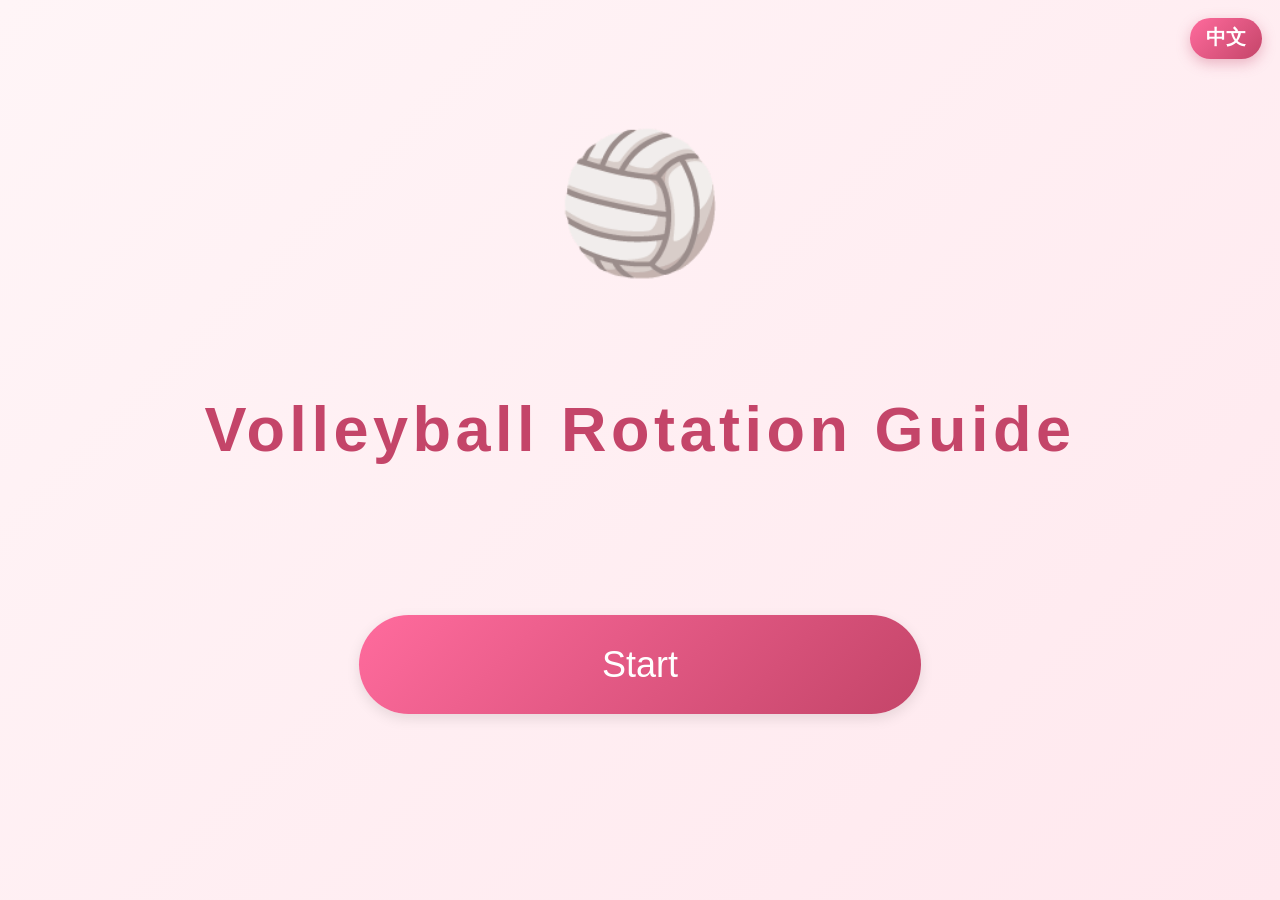
==== en/index.html @ 69b333ec "增加英文版、中英文切换、角色编号与改名功能 - 新增 en/ 英文版（OH1/OH2、MB1/MB2、L、S、Opp） - 中文角色编号：大主攻/小主攻、一副/二副 - 右上角中英文切换按钮，切换保留" ====
<!DOCTYPE html>
<html lang="en">
<head>
  <meta charset="UTF-8">
  <meta name="viewport" content="width=device-width, initial-scale=1.0, maximum-scale=1.0, user-scalable=no">
  <meta name="description" content="Volleyball Rotation Guide - Learn setter penetration technique">
  <title>Volleyball Rotation Guide</title>
  <link rel="stylesheet" href="../css/style.css">
</head>
<body>
  <!-- Language switch button (fixed top-right, visible on all pages) -->
  <div class="lang-switch" onclick="switchLang()">中文</div>

  <!-- Home Page -->
  <div id="index-page" class="page active">
    <div class="container index-container">
      <div class="header-decoration">
        <span class="volleyball-icon">🏐</span>
      </div>

      <div class="title-wrapper fade-in">
        <h1 class="main-title">Volleyball Rotation Guide</h1>
        <p class="subtitle"></p>
      </div>

      <div class="button-group">
        <div class="btn btn-primary" onclick="goToSetter()">
          <span>Start</span>
        </div>
        <div class="btn btn-secondary" onclick="goToTutorial()" style="display: none;">
          <span>Rules</span>
        </div>
      </div>

      <div class="footer-info">
        <p class="info-text"></p>
      </div>
    </div>
  </div>

  <!-- Tutorial Page -->
  <div id="tutorial-page" class="page">
    <div class="container tutorial-container">
      <div class="nav-back" onclick="goBack()">
        <span>← Back</span>
      </div>

      <div class="page-title">
        <h1 class="title">Setter Penetration Rules</h1>
      </div>

      <div class="card fade-in">
        <div class="card-title">
          <span class="title-icon">📍</span>
          <span class="title-text">What is Setter Penetration?</span>
        </div>
        <div class="card-content">
          <p class="content-text">
            Setter penetration is a key technique in volleyball. When the setter rotates to the back row, they must quickly move to the front row (between positions 2-3) after the serve to maintain the ideal setting position.
          </p>
        </div>
      </div>

      <div class="card fade-in">
        <div class="card-title">
          <span class="title-icon">🎯</span>
          <span class="title-text">The 6 Court Positions</span>
        </div>
        <div class="card-content">
          <div class="position-diagram">
            <div class="position-row front-row">
              <div class="position-item">
                <span class="position-number">④</span>
                <span class="position-name">Left Front</span>
              </div>
              <div class="position-item">
                <span class="position-number">③</span>
                <span class="position-name">Middle Front</span>
              </div>
              <div class="position-item">
                <span class="position-number">②</span>
                <span class="position-name">Right Front</span>
              </div>
            </div>
            <div class="net-line">
              <span>══════ NET ══════</span>
            </div>
            <div class="position-row back-row">
              <div class="position-item">
                <span class="position-number">⑤</span>
                <span class="position-name">Left Back</span>
              </div>
              <div class="position-item">
                <span class="position-number">⑥</span>
                <span class="position-name">Middle Back</span>
              </div>
              <div class="position-item">
                <span class="position-number">①</span>
                <span class="position-name">Right Back</span>
              </div>
            </div>
          </div>
          <p class="content-text" style="margin-top: 20px;">
            Front row: positions 2, 3, 4 (attack near the net)<br>
            Back row: positions 1, 5, 6 (mainly defense)
          </p>
        </div>
      </div>

      <div class="card fade-in">
        <div class="card-title">
          <span class="title-icon">🔄</span>
          <span class="title-text">Front Row vs Back Row</span>
        </div>
        <div class="card-content">
          <div class="compare-section">
            <div class="compare-item">
              <p class="compare-title">✅ Setter in Front Row</p>
              <p class="compare-text">Ideal position — can set directly without penetrating</p>
            </div>
            <div class="compare-item">
              <p class="compare-title">⚠️ Setter in Back Row</p>
              <p class="compare-text">Too far from the net — must penetrate to front row after the serve</p>
            </div>
          </div>
        </div>
      </div>

      <div class="card fade-in">
        <div class="card-title">
          <span class="title-icon">💡</span>
          <span class="title-text">Why Penetrate?</span>
        </div>
        <div class="card-content">
          <div class="reason-list">
            <div class="reason-item">
              <span class="reason-number">1</span>
              <span class="reason-text">Maintain the best setting position to feed OH and MB</span>
            </div>
            <div class="reason-item">
              <span class="reason-number">2</span>
              <span class="reason-text">React quickly to improve attack efficiency</span>
            </div>
            <div class="reason-item">
              <span class="reason-number">3</span>
              <span class="reason-text">Keep the offensive system consistent every rotation</span>
            </div>
          </div>
        </div>
      </div>

      <div class="card fade-in">
        <div class="card-title">
          <span class="title-icon">⏰</span>
          <span class="title-text">When to Penetrate?</span>
        </div>
        <div class="card-content">
          <p class="content-text highlight-text">
            ⚡ Penetrate immediately after the serve!
          </p>
          <p class="content-text">
            Note: Before the serve, back-row players must stay behind their corresponding front-row players. Movement is free after the serve.
          </p>
        </div>
      </div>

      <div class="bottom-actions">
        <div class="btn btn-primary" onclick="goToSetter()">
          <span>Start Practicing</span>
        </div>
      </div>
    </div>
  </div>

  <!-- Main Court Page -->
  <div id="setter-page" class="page">
    <div class="container setter-container">
      <div class="nav-back" onclick="goBack()">
        <span>← Back</span>
      </div>

      <div class="top-info">
        <div class="rotation-info">
          <span class="rotation-label">Rotation: </span>
          <span class="rotation-value" id="rotation-display">Round 1</span>
          <span class="serve-icon" id="serve-indicator" style="display: none;">Pipe</span>
          <span class="actual-pos-label" id="actual-pos-label" style="display: none;">Receive Formation</span>
        </div>
      </div>

      <div class="court-wrapper">
        <div class="court-container" id="court">
          <div id="court-label-1" class="position-label" style="left: 83.3%; top: 74%;">1</div>
          <div id="court-label-2" class="position-label front-row" style="left: 83.3%; top: 26%;">2</div>
          <div id="court-label-3" class="position-label front-row" style="left: 50%; top: 26%;">3</div>
          <div id="court-label-4" class="position-label front-row" style="left: 16.7%; top: 26%;">4</div>
          <div id="court-label-5" class="position-label" style="left: 16.7%; top: 74%;">5</div>
          <div id="court-label-6" class="position-label" style="left: 50%; top: 74%;">6</div>

          <canvas id="penetration-canvas" class="penetration-canvas" width="600" height="800"></canvas>
          <div class="net"></div>
          <div id="players-container"></div>

          <div id="setter-shadow" class="player player-shadow" style="display: none;">
            <div class="player-content">
              <span class="player-number" id="shadow-number"></span>
              <span class="player-role">Start</span>
            </div>
          </div>
        </div>
      </div>

      <!-- Rename hint -->
      <div class="edit-hint">💡 Tap any player to set a real name</div>

      <div class="control-panel">
        <div class="button-row">
          <div class="btn btn-control" id="prev-btn" onclick="prevRotation()">
            <span>◀ Prev</span>
          </div>
          <div class="btn btn-control btn-primary" id="next-btn" onclick="nextRotation()">
            <span id="next-btn-text">Next ▶</span>
          </div>
        </div>
        <div class="button-row" style="margin-top: 1.25rem;">
          <div class="btn btn-control btn-secondary" id="toggle-position-btn" onclick="togglePosition()">
            Move ➜
          </div>
        </div>
      </div>

      <div class="help-button" onclick="goToTutorial()" style="display: none;">
        <span>❓ View Rules</span>
      </div>
    </div>
  </div>

  <!-- Back Rotation Modal -->
  <div id="rotation-modal" class="modal">
    <div class="modal-content">
      <div class="modal-header">
        <span class="modal-icon">🏐</span>
        <span class="modal-title">What is Pipe Rotation?</span>
        <span class="close-modal" onclick="closeModal()">×</span>
      </div>
      <div class="modal-body">
        <p>Pipe rotation means the <strong>Opposite</strong> has rotated to <strong>position 4</strong> in the front row.</p>
        <p>So when <strong>receiving serve</strong>, they attack from <strong>position 4</strong>.</p>
      </div>
    </div>
  </div>

  <!-- Starting Position Modal -->
  <div id="start-pos-modal" class="modal">
    <div class="modal-content modal-picker">
      <div class="modal-header">
        <span class="modal-icon">⚙️</span>
        <span class="modal-title">Set Starting Position</span>
        <span class="close-modal" onclick="closeStartPosModal()">×</span>
      </div>
      <div class="modal-body picker-body">
        <div class="picker-sentence">
          <span>Setter starts at position</span>

          <div class="wheel-container">
            <div class="wheel-highlight"></div>
            <div class="wheel-scroll" id="pos-wheel" onscroll="checkWheelSelection()">
              <div class="wheel-item placeholder"></div>
              <div class="wheel-item" data-val="1">1</div>
              <div class="wheel-item" data-val="6">6</div>
              <div class="wheel-item" data-val="5">5</div>
              <div class="wheel-item" data-val="4">4</div>
              <div class="wheel-item" data-val="3">3</div>
              <div class="wheel-item" data-val="2">2</div>
              <div class="wheel-item placeholder"></div>
            </div>
          </div>

          <span>?</span>
        </div>

        <div class="btn btn-primary btn-small" onclick="confirmWheelSelection()" style="margin-top: 20px; height: 3.5rem; line-height: 3.5rem; font-size: 1.5rem;">
          Confirm
        </div>
      </div>
    </div>
  </div>

  <script src="js/rotation.js"></script>
  <script src="js/app.js"></script>
</body>
</html>
---- css/style.css ----
/**
 * 排球二传插上教学 - Web版样式
 * 将小程序的rpx单位转换为rem单位，实现响应式设计
 * 1rem = 16px (基准)，1rpx = 0.5px (750rpx设计稿)
 */

/* ========== 全局样式 ========== */

* {
  margin: 0;
  padding: 0;
  box-sizing: border-box;
}

html {
  /* 设置基准字体大小，用于rem计算 */
  font-size: 16px;
}

body {
  background-color: #FFF5F7;
  font-family: -apple-system, BlinkMacSystemFont, 'Segoe UI', 'PingFang SC', 'Hiragino Sans GB', 'Microsoft YaHei', sans-serif;
  font-size: 0.875rem; /* 14px */
  color: #333333;
  line-height: 1.6;
  overflow-x: hidden;
}

/* ========== 页面切换 ========== */

.page {
  display: none;
  min-height: 100vh;
  animation: pageIn 0.3s ease;
}

.page.active {
  display: block;
}

@keyframes pageIn {
  from {
    opacity: 0;
    transform: translateX(20px);
  }
  to {
    opacity: 1;
    transform: translateX(0);
  }
}

/* ========== 返回按钮 ========== */

.nav-back {
  position: fixed;
  top: 1.25rem;
  left: 1.25rem;
  padding: 0.625rem 1.25rem;
  background-color: rgba(255, 255, 255, 0.9);
  border-radius: 1.25rem;
  cursor: pointer;
  z-index: 1000;
  box-shadow: 0 0.25rem 0.75rem rgba(0, 0, 0, 0.1);
  transition: all 0.3s ease;
}

.nav-back:hover {
  background-color: #fff;
  transform: translateX(-0.25rem);
}

.nav-back span {
  color: #FF6B9D;
  font-size: 0.875rem;
  font-weight: 500;
}

/* ========== 容器 ========== */

.container {
  display: flex;
  flex-direction: column;
  align-items: center;
  min-height: 100vh;
  padding: 2.5rem 1.25rem;
}

/* ========== 首页样式 ========== */

.index-container {
  justify-content: center;
  background: linear-gradient(135deg, #FFF5F7 0%, #FFE8EE 100%);
}

.header-decoration {
  margin-bottom: 3.75rem;
}

.volleyball-icon {
  font-size: 7.5rem;
  animation: bounce 2s ease-in-out infinite;
}

@keyframes bounce {
  0%, 100% {
    transform: translateY(0);
  }
  50% {
    transform: translateY(-1.25rem);
  }
}

.title-wrapper {
  display: flex;
  flex-direction: column;
  align-items: center;
  margin-bottom: 5rem;
}

.main-title {
  font-size: 3.5rem;
  font-weight: bold;
  color: #C44569;
  margin-bottom: 1.25rem;
  text-align: center;
  letter-spacing: 0.25rem;
}

.subtitle {
  font-size: 1.75rem;
  color: #888888;
  text-align: center;
}

.button-group {
  width: 100%;
  max-width: 31.25rem;
  margin-bottom: 3.75rem;
}

.footer-info {
  display: flex;
  flex-direction: column;
  align-items: center;
  gap: 1rem;
  animation: fadeIn 1s ease 0.5s both;
}

.info-text {
  font-size: 1.5rem;
  color: #999999;
  text-align: center;
  line-height: 1.8;
}

/* ========== 按钮通用样式 ========== */

.btn {
  width: 100%;
  max-width: 31.25rem;
  height: 5.5rem;
  line-height: 5.5rem;
  text-align: center;
  border-radius: 2.75rem;
  font-size: 2rem;
  margin: 1.25rem auto;
  transition: all 0.3s ease;
  box-shadow: 0 0.25rem 0.75rem rgba(0, 0, 0, 0.1);
  cursor: pointer;
  user-select: none;
}

.btn-primary {
  background: linear-gradient(135deg, #FF6B9D 0%, #C44569 100%);
  color: #FFFFFF;
}

.btn-primary:hover {
  opacity: 0.9;
  transform: translateY(-0.125rem);
  box-shadow: 0 0.375rem 1rem rgba(255, 107, 157, 0.3);
}

.btn-primary:active {
  opacity: 0.8;
  transform: scale(0.98);
}

.btn-secondary {
  background-color: #FFFFFF;
  color: #FF6B9D;
  border: 0.125rem solid #FF6B9D;
}

.btn-secondary:hover {
  background-color: #FFF5F7;
}

.btn-secondary:active {
  transform: scale(0.98);
}

.btn-disabled {
  background-color: #E0E0E0 !important;
  color: #9E9E9E !important;
  box-shadow: none !important;
  pointer-events: none;
  opacity: 0.6;
  cursor: not-allowed;
}

/* ========== 卡片样式 ========== */

.card {
  background-color: #FFFFFF;
  border-radius: 1.5rem;
  padding: 2.5rem;
  margin: 1.25rem 0;
  box-shadow: 0 0.25rem 1rem rgba(0, 0, 0, 0.08);
  width: 100%;
  max-width: 37.5rem;
}

.card-title {
  display: flex;
  align-items: center;
  margin-bottom: 1.5rem;
  padding-bottom: 1rem;
  border-bottom: 0.125rem solid #F0F0F0;
}

.title-icon {
  font-size: 2.25rem;
  margin-right: 1rem;
}

.title-text {
  font-size: 2rem;
  font-weight: bold;
  color: #333333;
}

.card-content {
  line-height: 1.8;
}

.content-text {
  font-size: 1.75rem;
  color: #666666;
  display: block;
  margin-bottom: 1rem;
}

.highlight-text {
  color: #FF6B9D;
  font-weight: bold;
  font-size: 2rem;
  text-align: center;
  padding: 1.25rem 0;
}

/* ========== 提示框样式 ========== */

.tip {
  display: flex;
  align-items: center;
  padding: 1.5rem 2rem;
  background-color: #FFF9E6;
  border-left: 0.375rem solid #FF9800;
  border-radius: 0.5rem;
  margin: 1.25rem 0;
  width: 100%;
  max-width: 37.5rem;
  animation: slideIn 0.5s ease;
}

.tip-icon {
  font-size: 2.25rem;
  margin-right: 1rem;
  flex-shrink: 0;
}

.tip-text {
  flex: 1;
  font-size: 1.75rem;
  color: #666666;
  line-height: 1.5;
}

/* ========== 规则说明页样式 ========== */

.tutorial-container {
  padding-top: 5rem;
}

.page-title {
  margin-bottom: 2.5rem;
  animation: fadeIn 0.6s ease;
}

.page-title .title {
  font-size: 2.75rem;
  font-weight: bold;
  color: #C44569;
  text-align: center;
}

.position-diagram {
  background-color: #E8F5E9;
  border-radius: 1rem;
  padding: 1.875rem;
  margin: 1.25rem 0;
}

.position-row {
  display: flex;
  justify-content: space-around;
  margin: 1.25rem 0;
}

.position-item {
  display: flex;
  flex-direction: column;
  align-items: center;
  gap: 0.5rem;
}

.position-number {
  width: 5rem;
  height: 5rem;
  line-height: 5rem;
  text-align: center;
  font-size: 2rem;
  font-weight: bold;
  color: #FFFFFF;
  background-color: #FF6B9D;
  border-radius: 50%;
  box-shadow: 0 0.25rem 0.75rem rgba(255, 107, 157, 0.3);
}

.position-name {
  font-size: 1.5rem;
  color: #666666;
}

.net-line {
  text-align: center;
  color: #424242;
  font-size: 1.5rem;
  margin: 0.9375rem 0;
  font-weight: bold;
}

.compare-section {
  display: flex;
  flex-direction: column;
  gap: 1.5rem;
}

.compare-item {
  background-color: #F5F5F5;
  border-radius: 0.75rem;
  padding: 1.5rem;
  border-left: 0.375rem solid #FF6B9D;
}

.compare-title {
  display: block;
  font-size: 1.75rem;
  font-weight: bold;
  color: #333333;
  margin-bottom: 0.75rem;
}

.compare-text {
  display: block;
  font-size: 1.625rem;
  color: #666666;
  line-height: 1.6;
}

.reason-list {
  display: flex;
  flex-direction: column;
  gap: 1.25rem;
}

.reason-item {
  display: flex;
  align-items: flex-start;
  gap: 1rem;
}

.reason-number {
  flex-shrink: 0;
  width: 3rem;
  height: 3rem;
  line-height: 3rem;
  text-align: center;
  background-color: #FF6B9D;
  color: #FFFFFF;
  border-radius: 50%;
  font-size: 1.5rem;
  font-weight: bold;
}

.reason-text {
  flex: 1;
  font-size: 1.75rem;
  color: #666666;
  line-height: 3rem;
}

.bottom-actions {
  margin-top: 3.75rem;
  margin-bottom: 2.5rem;
  width: 100%;
}

/* ========== 二传插上主页面样式 ========== */

.setter-container {
  padding-top: 5rem;
}

.top-info {
  width: 100%;
  max-width: 37.5rem;
  margin-bottom: 1.875rem;
}

.rotation-info {
  display: flex;
  align-items: center;
  justify-content: center;
  background-color: #FFFFFF;
  border-radius: 1rem;
  padding: 1.5rem;
  box-shadow: 0 0.25rem 0.75rem rgba(0, 0, 0, 0.08);
}

.rotation-label {
  font-size: 1.75rem;
  color: #666666;
}

.rotation-value {
  font-size: 2.25rem;
  font-weight: bold;
  color: #FF6B9D;
  margin-left: 1rem;
}

.serve-icon {
  margin-left: 1rem;
  font-size: 1.75rem;
  color: #FF9800;
  font-weight: bold;
  cursor: pointer;          /* ⚡️ 变成手型 */
  border-bottom: 2px dashed #FF9800; /* ⚡️ 虚线下划线暗示可点击 */
  padding-bottom: 2px;
  transition: all 0.3s ease;
}

.serve-icon:hover {
  transform: scale(1.1);
  color: #F57C00;
  border-bottom-color: #F57C00;
}

/* 新增：实际站位文字样式 */
.actual-pos-label {
  margin-left: 1.5rem;          /* 增加左侧间距 */
  font-size: 1.75rem;           /* ⚡️ 加大字号，与左侧“当前轮次”保持平衡 */
  color: #C44569;               /* 深粉色，与标题主色调一致 */
  font-weight: 800;             /* 特粗体，增加分量感 */
  letter-spacing: 0.1rem;       /* 增加字间距，更具设计感 */
  text-shadow: 0 1px 2px rgba(196, 69, 105, 0.1); /* 轻微文字投影，增加质感 */
  padding-bottom: 2px;
  animation: slideInRight 0.4s cubic-bezier(0.175, 0.885, 0.32, 1.275); /* ⚡️ 弹性滑入动画 */
  white-space: nowrap;          /* 防止换行 */
}

@keyframes slideInRight {
  from {
    opacity: 0;
    transform: translateX(-1.25rem);
  }
  to {
    opacity: 1;
    transform: translateX(0);
  }
}

/* ========== 模态框样式 ========== */
.modal {
  display: none; /* 默认隐藏 */
  position: fixed;
  z-index: 9999;
  left: 0;
  top: 0;
  width: 100%;
  height: 100%;
  background-color: rgba(0, 0, 0, 0.5); /* 半透明背景 */
  backdrop-filter: blur(5px); /* 背景模糊 */
  align-items: center;
  justify-content: center;
  animation: fadeIn 0.3s ease;
}

.modal.show {
  display: flex;
}

.modal-content {
  background-color: #fff;
  width: 85%;
  max-width: 400px;
  border-radius: 1.5rem;
  box-shadow: 0 10px 25px rgba(0, 0, 0, 0.2);
  padding: 2rem;
  position: relative;
  transform: scale(0.9);
  animation: popIn 0.3s cubic-bezier(0.175, 0.885, 0.32, 1.275) forwards;
}

@keyframes popIn {
  to { transform: scale(1); }
}

.modal-header {
  display: flex;
  align-items: center;
  margin-bottom: 1.5rem;
  border-bottom: 2px solid #F5F5F5;
  padding-bottom: 1rem;
}

.modal-icon {
  font-size: 2rem;
  margin-right: 0.8rem;
}

.modal-title {
  font-size: 1.75rem;
  font-weight: bold;
  color: #333;
  flex: 1;
}

.close-modal {
  font-size: 2.5rem;
  color: #999;
  cursor: pointer;
  line-height: 1;
}

.modal-body {
  font-size: 1.5rem;
  color: #555;
  line-height: 1.6;
}

.modal-body strong {
  color: #FF9800;
}

/* ========== 球场样式 ========== */

.court-wrapper {
  width: 100%;
  max-width: 37.5rem;
  margin-bottom: 1.875rem;
  animation: scaleIn 0.5s ease;
}

@keyframes scaleIn {
  from {
    opacity: 0;
    transform: scale(0.9);
  }
  to {
    opacity: 1;
    transform: scale(1);
  }
}

.court-container {
  position: relative;
  width: 100%;
  padding-top: 75%; /* 高宽比 3:4，横向球场 */
  background-color: #E8F5E9;
  border-radius: 0.25rem;       /* ⚡️ 方案A：微圆角 */
  box-shadow: 0 0.5rem 1.5rem rgba(0, 0, 0, 0.12);
  overflow: hidden;
  margin: 0 auto;
}

/* Canvas画布 */
.penetration-canvas {
  position: absolute;
  left: 0;
  top: 0;
  width: 100%;
  height: 100%;
  z-index: 5;
  pointer-events: none;
}


/* 场地边界线 */
.court-container::before {
  content: '';
  position: absolute;
  top: 2%;
  left: 3%;
  right: 3%;
  bottom: 2%;
  border-left: 3px solid #666;    /* 左侧竖线 */
  border-right: 3px solid #666;   /* 右侧竖线 */
  border-bottom: 3px solid #666;  /* 底部横线 (原本隐藏，现在根据需要显示/隐藏，这里保留实线) */
  /* border-top: 3px solid #666;     ⚡️ 移除原来的上边框，交给 .net 元素来画更酷的球网 */
  border-radius: 0.25rem;
  pointer-events: none;
  z-index: 1;
}

/* 🏐 球网样式 (简约优化版) */
.net {
  position: absolute;
  top: 1.8%; 
  left: 2.8%; /* 和边界线对齐 */
  right: 2.8%;
  height: 0.35rem; /* ⚡️ 变细，更加精致 */
  background: 
    /* 简单的白色网格纹理 */
    repeating-linear-gradient(90deg, transparent, transparent 4px, rgba(255,255,255,0.6) 4px, rgba(255,255,255,0.6) 5px),
    linear-gradient(to bottom, #555, #444); /* 深灰色底 */
  
  border: 1px solid #333;
  box-shadow: 0 2px 4px rgba(0,0,0,0.15); /* 淡淡的投影 */
  z-index: 5;
  border-radius: 1px;
}

/* 网柱装饰 (伪元素) - 改为简约的黑/灰色 */
.net::before, .net::after {
  content: '';
  position: absolute;
  top: -50%;
  width: 0.25rem; /* 细一点 */
  height: 200%;
  background: #333; /* 深灰色网柱 */
  border-radius: 1px;
}
.net::before { left: -0.25rem; }
.net::after { right: -0.25rem; }

/* 三米线后场 */
.court-container::after {
  content: '';
  position: absolute;
  left: 3.5%;                       /* ⚡️ 稍微缩进，不硬撞边框 (原 3%) */
  right: 3.5%;                      /* ⚡️ 稍微缩进，不硬撞边框 (原 3%) */
  top: 50%;
  height: 2px;
  background-color: #666;           /* 实线：和边界线颜色一致 */
  border-radius: 1px;               /* ⚡️ 给线条端点加圆润 */
  z-index: 5;
  pointer-events: none;
  transition: top 0.3s ease; /* ⚡️ 添加过渡效果 */
}

/* 变化模式下的三米线位置 */
.court-container.variation::after {
  top: 33.3%; /* 上移到 1/3 处 */
}

/* 球员 */
.player {
  position: absolute;
  width: 5.5rem;                /* ⚡️ 加大：从4.5rem改到5.5rem */
  height: 5.5rem;               /* ⚡️ 加大：从4.5rem改到5.5rem */
  border-radius: 50%;
  display: flex;
  align-items: center;
  justify-content: center;
  z-index: 20;
  transform: translate(-50%, -50%);
  transition: all 0.6s cubic-bezier(0.34, 1.56, 0.64, 1); /* ⚡️ 恢复弹性动画 */
}

.player-content {
  display: flex;
  flex-direction: column;
  align-items: center;
  justify-content: center;
  cursor: pointer;              /* ⚡️ 提示可点击改名 */
}

/* 改名提示条 */
.edit-hint {
  text-align: center;
  font-size: 1.1rem;
  color: #FF6B9D;
  margin: 0.5rem auto 0;
  opacity: 0.9;
  user-select: none;
}

.player-number {
  display: none;                /* 隐藏数字 */
}

.player-role {
  font-size: 1.5rem;            /* ⚡️ 调小以容纳3字标签（大主攻/小主攻），避免换行 */
  font-weight: bold;            /* 加粗：让角色名更清晰 */
  color: #FFFFFF;
  text-align: center;           /* 文字居中 */
  white-space: nowrap;          /* ⚡️ 强制单行，3字标签不换行 */
}

.player-name-input {
  width: 4.5rem;                /* ⚡️ 加宽：容纳真实姓名（最多5字符） */
  background: transparent;
  border: none;
  border-bottom: 2px solid rgba(255, 255, 255, 0.8);
  color: #FFFFFF;
  font-size: 1.5rem;            /* ⚡️ 与 player-role 一致 */
  font-weight: bold;
  text-align: center;
  outline: none;
  padding: 0;
  caret-color: #FFFFFF;
}

/* 二传特殊样式 */
.player-setter {
  background: linear-gradient(135deg, #FFD54F 0%, #FFC107 100%);
  box-shadow: 0 0.375rem 1.25rem rgba(255, 193, 7, 0.5);
  border: 3px solid #fff;       /* ⚡️ 增加白边，提升质感 */
  z-index: 25;
  animation: pulse 2s ease-in-out infinite;
}

@keyframes pulse {
  0%, 100% {
    box-shadow: 0 0.375rem 1.25rem rgba(255, 193, 7, 0.5);
  }
  50% {
    box-shadow: 0 0.375rem 1.875rem rgba(255, 193, 7, 0.8);
  }
}

/* 其他球员 */
.player-other {
  /* ⚡️ 改为深蓝灰色渐变，增加对比度 */
  background: linear-gradient(135deg, #90A4AE 0%, #546E7A 100%);
  box-shadow: 0 0.25rem 0.75rem rgba(55, 71, 79, 0.3);
  border: 3px solid #fff;       /* ⚡️ 增加白边，提升质感 */
}

/* 二传起始位置虚影 */
.player-shadow {
  background: rgba(255, 213, 79, 0.3);
  border: 0.1875rem dashed #FFD54F;
  z-index: 15;
}

/* 位置区域标注（背景数字，固定在场地上） */
.position-label {
  position: absolute;
  font-size: 16.5rem;             /* ⚡️ 统一调整为 16.5rem */
  font-weight: 900;             /* 最粗字体 */
  color: rgba(0, 0, 0, 0.06);   /* ⚡️ 极淡的水印色 */
  z-index: 2;                   /* 在场地线条上方，球员下方 */
  transform: translate(-50%, -50%);  /* 居中对齐 */
  pointer-events: none;         /* 鼠标穿透，不阻挡点击 */
  user-select: none;            /* 不可选中 */
  line-height: 0.8;             /* ⚡️ 稍微减小行高，让数字更紧凑 */
  font-family: Arial, sans-serif;  /* 使用粗体效果好的字体 */
  transition: all 0.3s ease;    /* ⚡️ 添加过渡效果 */
}

/* 变化模式下：隐藏所有背景数字 */
.court-container.variation .position-label {
  opacity: 0;
  transform: translate(-50%, -50%) scale(0.5); /* 缩小的同时消失，加点动效 */
}

/* ========== 滚轮选择器样式 ========== */
.modal-picker {
  max-width: 90vw; /* 使用视口宽度，确保足够宽 */
  width: auto;     /* 自适应内容宽度 */
  min-width: 320px;
  padding: 3rem 1.5rem;
}

.picker-body {
  display: flex;
  flex-direction: column;
  align-items: center;
  width: 100%;
}

.picker-sentence {
  display: flex;
  flex-direction: row;
  flex-wrap: nowrap;   /* 禁止 Flex 换行 */
  align-items: center;
  justify-content: center;
  font-size: 1.6rem;   /* 稍微调小一点，保证容纳 */
  font-weight: bold;
  color: #333;
  margin: 2rem 0;
  gap: 0.5rem;         /* 缩小间距 */
  width: 100%;
  white-space: nowrap; /* ⚡️ 核心：禁止文字内部换行 */
}

/* 适配小屏幕 */
@media screen and (max-width: 400px) {
  .picker-sentence {
    font-size: 1.3rem; /* 屏幕太窄时自动缩小字体，而不是换行 */
  }
  .wheel-container {
    transform: scale(0.9); /* 滚轮也稍微缩小 */
  }
}

/* 滚轮容器 */
.wheel-container {
  position: relative;
  width: 70px; /* 稍微改窄一点 */
  height: 150px;
  overflow: hidden;
  background: #fff;
  border-radius: 12px;
  box-shadow: 0 4px 12px rgba(0,0,0,0.08);
  border: 1px solid #f0f0f0;
  mask-image: linear-gradient(to bottom, transparent, black 20%, black 80%, transparent);
  -webkit-mask-image: linear-gradient(to bottom, transparent, black 20%, black 80%, transparent);
  flex-shrink: 0; /* 防止滚轮被压缩 */
  margin: 0 5px; /* 滚轮左右留白 */
}

/* 中间高亮条 */
.wheel-highlight {
  position: absolute;
  top: 50px; /* (150 - 50) / 2 */
  left: 0;
  right: 0;
  height: 50px;
  /* background: rgba(255, 107, 157, 0.05);  去掉背景色，只留边框更清爽 */
  border-top: 2px solid #FF6B9D;
  border-bottom: 2px solid #FF6B9D;
  pointer-events: none;
  z-index: 2;
  box-sizing: border-box;
}

/* 滚动区域 */
.wheel-scroll {
  height: 100%;
  overflow-y: auto; /* 确保是 auto 或 scroll */
  scroll-snap-type: y mandatory;
  scrollbar-width: none;
  -ms-overflow-style: none;
  overscroll-behavior-y: contain; /* 防止滚动传导到背景 */
  touch-action: pan-y; /* 优化触摸体验 */
  cursor: grab;
}

.wheel-scroll:active {
  cursor: grabbing;
}

.wheel-scroll::-webkit-scrollbar {
  display: none;
}

/* 滚轮项 */
.wheel-item {
  height: 50px; /* 加高每项 */
  line-height: 50px;
  text-align: center;
  font-weight: bold;
  font-size: 1.6rem;
  color: #ccc;
  scroll-snap-align: center;
  transition: all 0.2s ease-out;
  cursor: pointer;
  opacity: 0.5; /* 非选中项变淡 */
}

.wheel-item.active {
  color: #C44569;
  font-size: 2.2rem; /* 选中项更大 */
  transform: scale(1.1);
  opacity: 1;
}

.wheel-item.placeholder {
  height: 50px; /* 必须与 wheel-item 高度一致 */
  visibility: hidden;
}

/* 小按钮 */
.btn-small {
  width: 100%;
  border-radius: 12px; /* 更圆润 */
  box-shadow: 0 4px 10px rgba(255, 107, 157, 0.3);
  margin-top: 1rem;
}

/* 可点击的标题样式 */
.rotation-value.clickable {
  cursor: pointer;
  border-bottom: 2px dashed #FF6B9D;
  transition: all 0.3s ease;
}

.rotation-value.clickable:hover {
  color: #E91E63;
  border-bottom-color: #E91E63;
  transform: scale(1.05);
}

/* ========== 控制面板 ========== */

.control-panel {
  width: 100%;
  max-width: 37.5rem;
  margin-bottom: 1.875rem;
}

.button-row {
  display: flex;
  gap: 1.25rem;
  justify-content: space-between;
}

.btn-control {
  flex: 1;
  height: 5rem;
  line-height: 5rem;
  border-radius: 2.5rem;
  font-size: 1.75rem;
  transition: all 0.3s ease;
}

.btn-control:active:not(.btn-disabled) {
  transform: scale(0.95);
}

/* ========== 设置面板 ========== */

.settings-panel {
  width: 100%;
  max-width: 37.5rem;
  margin-bottom: 1.875rem;
  transition: all 0.3s ease;
}

.settings-title {
  font-size: 1.75rem;
  font-weight: bold;
  color: #333333;
  margin-bottom: 1.25rem;
  padding-bottom: 1rem;
  border-bottom: 0.125rem solid #F0F0F0;
}

.switch-item {
  display: flex;
  align-items: center;
  justify-content: space-between;
  padding: 1.25rem 0;
}

.switch-label {
  font-size: 1.75rem;
  color: #666666;
}

/* 开关组件 */
.switch {
  position: relative;
  display: inline-block;
  width: 3.25rem;
  height: 1.875rem;
}

.switch input {
  opacity: 0;
  width: 0;
  height: 0;
}

.slider {
  position: absolute;
  cursor: pointer;
  top: 0;
  left: 0;
  right: 0;
  bottom: 0;
  background-color: #ccc;
  transition: 0.4s;
  border-radius: 1.875rem;
}

.slider:before {
  position: absolute;
  content: "";
  height: 1.4375rem;
  width: 1.4375rem;
  left: 0.21875rem;
  bottom: 0.21875rem;
  background-color: white;
  transition: 0.4s;
  border-radius: 50%;
}

input:checked + .slider {
  background-color: #FF6B9D;
}

input:checked + .slider:before {
  transform: translateX(1.375rem);
}

/* ========== 帮助按钮 ========== */

.help-button {
  width: 100%;
  max-width: 37.5rem;
  height: 5rem;
  line-height: 5rem;
  text-align: center;
  background-color: #FFFFFF;
  color: #FF6B9D;
  border: 0.125rem solid #FF6B9D;
  border-radius: 2.5rem;
  font-size: 1.75rem;
  margin-bottom: 2.5rem;
  transition: all 0.3s ease;
  cursor: pointer;
}

.help-button:hover {
  background-color: #FFF5F7;
}

.help-button:active {
  transform: scale(0.98);
}

/* ========== 动画效果 ========== */

@keyframes fadeIn {
  from {
    opacity: 0;
    transform: translateY(1.25rem);
  }
  to {
    opacity: 1;
    transform: translateY(0);
  }
}

.fade-in {
  animation: fadeIn 0.6s ease;
}

.fade-in:nth-child(2) {
  animation-delay: 0.1s;
}

.fade-in:nth-child(3) {
  animation-delay: 0.2s;
}

.fade-in:nth-child(4) {
  animation-delay: 0.3s;
}

.fade-in:nth-child(5) {
  animation-delay: 0.4s;
}

.fade-in:nth-child(6) {
  animation-delay: 0.5s;
}

@keyframes slideIn {
  from {
    opacity: 0;
    transform: translateY(-1.25rem);
  }
  to {
    opacity: 1;
    transform: translateY(0);
  }
}

/* ========== 响应式设计 ========== */

@media screen and (max-width: 768px) {
  html {
    font-size: 14px;
  }
  
  .main-title {
    font-size: 2.5rem;
  }
  
  .subtitle {
    font-size: 1.25rem;
  }
}

@media screen and (max-width: 480px) {
  html {
    font-size: 12px;
  }
  
  .container {
    padding: 1.5rem 1rem;
  }
}

@media screen and (min-width: 1200px) {
  html {
    font-size: 18px;
  }
}

/* ========== 语言切换按钮 ========== */
.lang-switch {
  position: fixed;
  top: 1rem;
  right: 1rem;
  z-index: 200;                 /* 高于所有页面内容 */
  min-width: 3.25rem;
  height: 2.25rem;
  padding: 0 0.9rem;
  display: flex;
  align-items: center;
  justify-content: center;
  background: linear-gradient(135deg, #FF6B9D 0%, #C44569 100%);
  color: #FFFFFF;
  font-size: 1.1rem;
  font-weight: bold;
  border-radius: 1.125rem;      /* 药丸形 */
  box-shadow: 0 0.25rem 0.75rem rgba(196, 69, 105, 0.35);
  cursor: pointer;
  user-select: none;
  transition: transform 0.15s ease, box-shadow 0.15s ease;
}

.lang-switch:hover {
  transform: scale(1.06);
  box-shadow: 0 0.375rem 1rem rgba(196, 69, 105, 0.5);
}

.lang-switch:active {
  transform: scale(0.96);
}
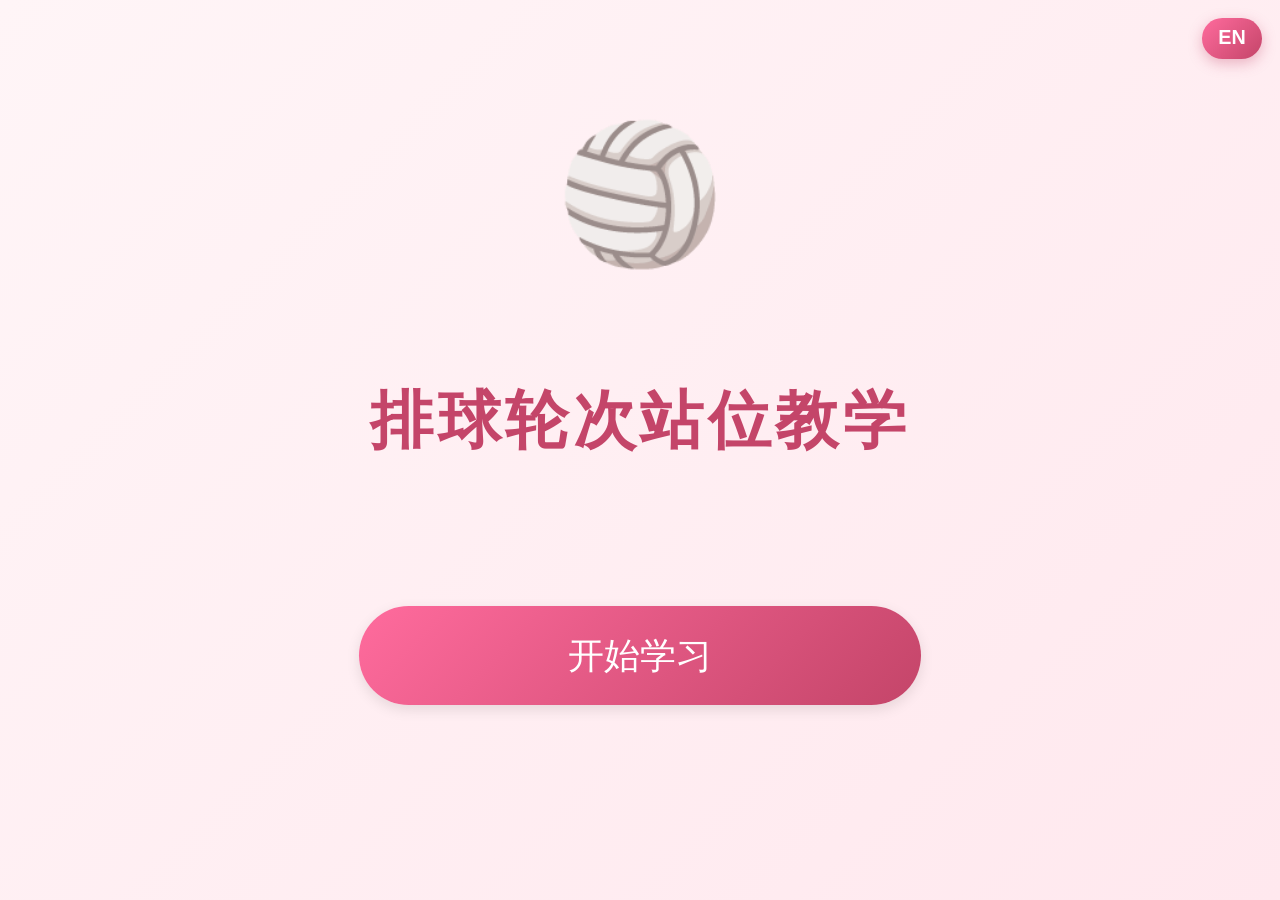
==== commit 39efd4b9: "重构：英文版设为根目录首页，中文版移至 /zh/ - 根 / = 英文（SEO 主阵地，canonical/hreflang/og 指向根） - 中文版迁移到 /zh/ - /en/ 改为重定向到根（" ====
--- a/en/index.html
+++ b/en/index.html
@@ -2,291 +2,13 @@
 <html lang="en">
 <head>
   <meta charset="UTF-8">
-  <meta name="viewport" content="width=device-width, initial-scale=1.0, maximum-scale=1.0, user-scalable=no">
-  <meta name="description" content="Volleyball Rotation Guide - Learn setter penetration technique">
-  <title>Volleyball Rotation Guide</title>
-  <link rel="stylesheet" href="../css/style.css">
+  <title>Volleyball Rotation Visualizer</title>
+  <link rel="canonical" href="https://jerrypeibuilds.github.io/volleyball-setter/">
+  <meta name="robots" content="noindex, follow">
+  <meta http-equiv="refresh" content="0; url=../">
+  <script>location.replace('../' + location.hash);</script>
 </head>
 <body>
-  <!-- Language switch button (fixed top-right, visible on all pages) -->
-  <div class="lang-switch" onclick="switchLang()">中文</div>
-
-  <!-- Home Page -->
-  <div id="index-page" class="page active">
-    <div class="container index-container">
-      <div class="header-decoration">
-        <span class="volleyball-icon">🏐</span>
-      </div>
-
-      <div class="title-wrapper fade-in">
-        <h1 class="main-title">Volleyball Rotation Guide</h1>
-        <p class="subtitle"></p>
-      </div>
-
-      <div class="button-group">
-        <div class="btn btn-primary" onclick="goToSetter()">
-          <span>Start</span>
-        </div>
-        <div class="btn btn-secondary" onclick="goToTutorial()" style="display: none;">
-          <span>Rules</span>
-        </div>
-      </div>
-
-      <div class="footer-info">
-        <p class="info-text"></p>
-      </div>
-    </div>
-  </div>
-
-  <!-- Tutorial Page -->
-  <div id="tutorial-page" class="page">
-    <div class="container tutorial-container">
-      <div class="nav-back" onclick="goBack()">
-        <span>← Back</span>
-      </div>
-
-      <div class="page-title">
-        <h1 class="title">Setter Penetration Rules</h1>
-      </div>
-
-      <div class="card fade-in">
-        <div class="card-title">
-          <span class="title-icon">📍</span>
-          <span class="title-text">What is Setter Penetration?</span>
-        </div>
-        <div class="card-content">
-          <p class="content-text">
-            Setter penetration is a key technique in volleyball. When the setter rotates to the back row, they must quickly move to the front row (between positions 2-3) after the serve to maintain the ideal setting position.
-          </p>
-        </div>
-      </div>
-
-      <div class="card fade-in">
-        <div class="card-title">
-          <span class="title-icon">🎯</span>
-          <span class="title-text">The 6 Court Positions</span>
-        </div>
-        <div class="card-content">
-          <div class="position-diagram">
-            <div class="position-row front-row">
-              <div class="position-item">
-                <span class="position-number">④</span>
-                <span class="position-name">Left Front</span>
-              </div>
-              <div class="position-item">
-                <span class="position-number">③</span>
-                <span class="position-name">Middle Front</span>
-              </div>
-              <div class="position-item">
-                <span class="position-number">②</span>
-                <span class="position-name">Right Front</span>
-              </div>
-            </div>
-            <div class="net-line">
-              <span>══════ NET ══════</span>
-            </div>
-            <div class="position-row back-row">
-              <div class="position-item">
-                <span class="position-number">⑤</span>
-                <span class="position-name">Left Back</span>
-              </div>
-              <div class="position-item">
-                <span class="position-number">⑥</span>
-                <span class="position-name">Middle Back</span>
-              </div>
-              <div class="position-item">
-                <span class="position-number">①</span>
-                <span class="position-name">Right Back</span>
-              </div>
-            </div>
-          </div>
-          <p class="content-text" style="margin-top: 20px;">
-            Front row: positions 2, 3, 4 (attack near the net)<br>
-            Back row: positions 1, 5, 6 (mainly defense)
-          </p>
-        </div>
-      </div>
-
-      <div class="card fade-in">
-        <div class="card-title">
-          <span class="title-icon">🔄</span>
-          <span class="title-text">Front Row vs Back Row</span>
-        </div>
-        <div class="card-content">
-          <div class="compare-section">
-            <div class="compare-item">
-              <p class="compare-title">✅ Setter in Front Row</p>
-              <p class="compare-text">Ideal position — can set directly without penetrating</p>
-            </div>
-            <div class="compare-item">
-              <p class="compare-title">⚠️ Setter in Back Row</p>
-              <p class="compare-text">Too far from the net — must penetrate to front row after the serve</p>
-            </div>
-          </div>
-        </div>
-      </div>
-
-      <div class="card fade-in">
-        <div class="card-title">
-          <span class="title-icon">💡</span>
-          <span class="title-text">Why Penetrate?</span>
-        </div>
-        <div class="card-content">
-          <div class="reason-list">
-            <div class="reason-item">
-              <span class="reason-number">1</span>
-              <span class="reason-text">Maintain the best setting position to feed OH and MB</span>
-            </div>
-            <div class="reason-item">
-              <span class="reason-number">2</span>
-              <span class="reason-text">React quickly to improve attack efficiency</span>
-            </div>
-            <div class="reason-item">
-              <span class="reason-number">3</span>
-              <span class="reason-text">Keep the offensive system consistent every rotation</span>
-            </div>
-          </div>
-        </div>
-      </div>
-
-      <div class="card fade-in">
-        <div class="card-title">
-          <span class="title-icon">⏰</span>
-          <span class="title-text">When to Penetrate?</span>
-        </div>
-        <div class="card-content">
-          <p class="content-text highlight-text">
-            ⚡ Penetrate immediately after the serve!
-          </p>
-          <p class="content-text">
-            Note: Before the serve, back-row players must stay behind their corresponding front-row players. Movement is free after the serve.
-          </p>
-        </div>
-      </div>
-
-      <div class="bottom-actions">
-        <div class="btn btn-primary" onclick="goToSetter()">
-          <span>Start Practicing</span>
-        </div>
-      </div>
-    </div>
-  </div>
-
-  <!-- Main Court Page -->
-  <div id="setter-page" class="page">
-    <div class="container setter-container">
-      <div class="nav-back" onclick="goBack()">
-        <span>← Back</span>
-      </div>
-
-      <div class="top-info">
-        <div class="rotation-info">
-          <span class="rotation-label">Rotation: </span>
-          <span class="rotation-value" id="rotation-display">Round 1</span>
-          <span class="serve-icon" id="serve-indicator" style="display: none;">Pipe</span>
-          <span class="actual-pos-label" id="actual-pos-label" style="display: none;">Receive Formation</span>
-        </div>
-      </div>
-
-      <div class="court-wrapper">
-        <div class="court-container" id="court">
-          <div id="court-label-1" class="position-label" style="left: 83.3%; top: 74%;">1</div>
-          <div id="court-label-2" class="position-label front-row" style="left: 83.3%; top: 26%;">2</div>
-          <div id="court-label-3" class="position-label front-row" style="left: 50%; top: 26%;">3</div>
-          <div id="court-label-4" class="position-label front-row" style="left: 16.7%; top: 26%;">4</div>
-          <div id="court-label-5" class="position-label" style="left: 16.7%; top: 74%;">5</div>
-          <div id="court-label-6" class="position-label" style="left: 50%; top: 74%;">6</div>
-
-          <canvas id="penetration-canvas" class="penetration-canvas" width="600" height="800"></canvas>
-          <div class="net"></div>
-          <div id="players-container"></div>
-
-          <div id="setter-shadow" class="player player-shadow" style="display: none;">
-            <div class="player-content">
-              <span class="player-number" id="shadow-number"></span>
-              <span class="player-role">Start</span>
-            </div>
-          </div>
-        </div>
-      </div>
-
-      <!-- Rename hint -->
-      <div class="edit-hint">💡 Tap any player to set a real name</div>
-
-      <div class="control-panel">
-        <div class="button-row">
-          <div class="btn btn-control" id="prev-btn" onclick="prevRotation()">
-            <span>◀ Prev</span>
-          </div>
-          <div class="btn btn-control btn-primary" id="next-btn" onclick="nextRotation()">
-            <span id="next-btn-text">Next ▶</span>
-          </div>
-        </div>
-        <div class="button-row" style="margin-top: 1.25rem;">
-          <div class="btn btn-control btn-secondary" id="toggle-position-btn" onclick="togglePosition()">
-            Move ➜
-          </div>
-        </div>
-      </div>
-
-      <div class="help-button" onclick="goToTutorial()" style="display: none;">
-        <span>❓ View Rules</span>
-      </div>
-    </div>
-  </div>
-
-  <!-- Back Rotation Modal -->
-  <div id="rotation-modal" class="modal">
-    <div class="modal-content">
-      <div class="modal-header">
-        <span class="modal-icon">🏐</span>
-        <span class="modal-title">What is Pipe Rotation?</span>
-        <span class="close-modal" onclick="closeModal()">×</span>
-      </div>
-      <div class="modal-body">
-        <p>Pipe rotation means the <strong>Opposite</strong> has rotated to <strong>position 4</strong> in the front row.</p>
-        <p>So when <strong>receiving serve</strong>, they attack from <strong>position 4</strong>.</p>
-      </div>
-    </div>
-  </div>
-
-  <!-- Starting Position Modal -->
-  <div id="start-pos-modal" class="modal">
-    <div class="modal-content modal-picker">
-      <div class="modal-header">
-        <span class="modal-icon">⚙️</span>
-        <span class="modal-title">Set Starting Position</span>
-        <span class="close-modal" onclick="closeStartPosModal()">×</span>
-      </div>
-      <div class="modal-body picker-body">
-        <div class="picker-sentence">
-          <span>Setter starts at position</span>
-
-          <div class="wheel-container">
-            <div class="wheel-highlight"></div>
-            <div class="wheel-scroll" id="pos-wheel" onscroll="checkWheelSelection()">
-              <div class="wheel-item placeholder"></div>
-              <div class="wheel-item" data-val="1">1</div>
-              <div class="wheel-item" data-val="6">6</div>
-              <div class="wheel-item" data-val="5">5</div>
-              <div class="wheel-item" data-val="4">4</div>
-              <div class="wheel-item" data-val="3">3</div>
-              <div class="wheel-item" data-val="2">2</div>
-              <div class="wheel-item placeholder"></div>
-            </div>
-          </div>
-
-          <span>?</span>
-        </div>
-
-        <div class="btn btn-primary btn-small" onclick="confirmWheelSelection()" style="margin-top: 20px; height: 3.5rem; line-height: 3.5rem; font-size: 1.5rem;">
-          Confirm
-        </div>
-      </div>
-    </div>
-  </div>
-
-  <script src="js/rotation.js"></script>
-  <script src="js/app.js"></script>
+  Redirecting to <a href="../">Volleyball Rotation Visualizer</a>…
 </body>
 </html>
